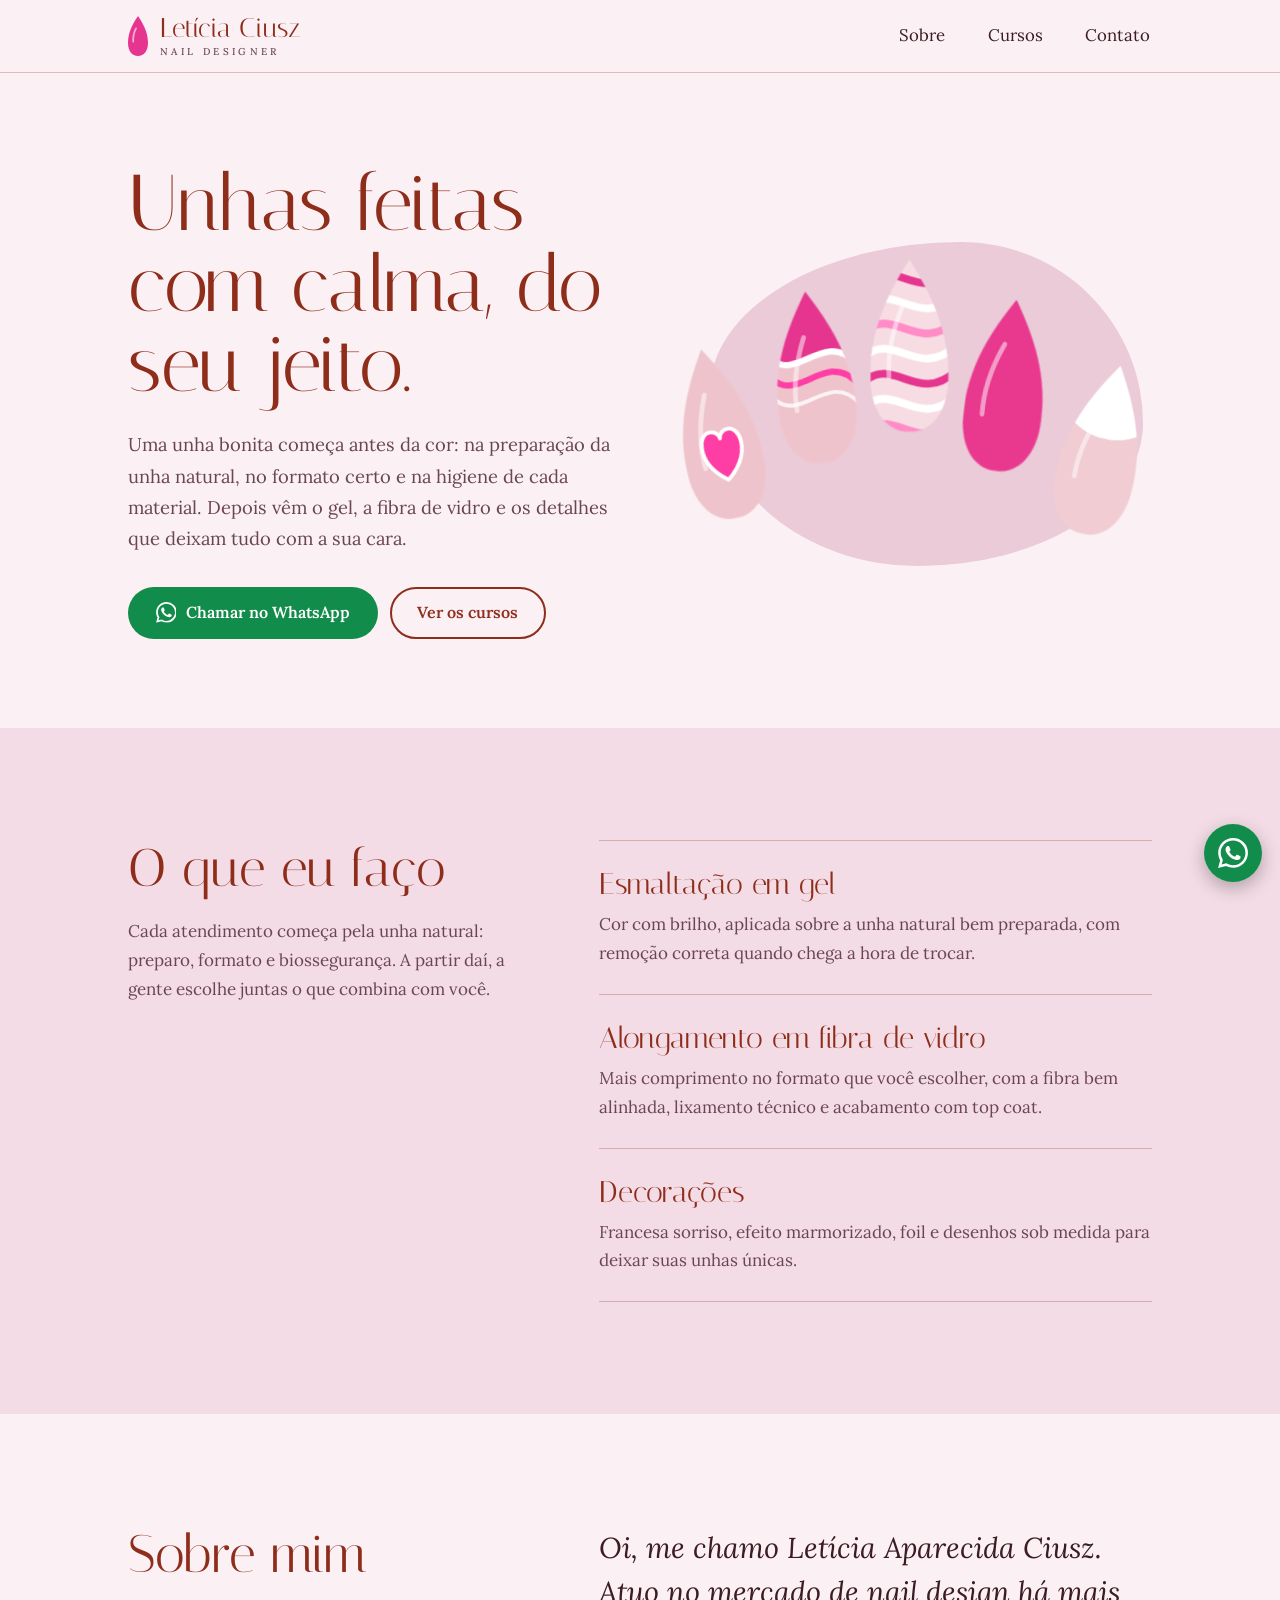
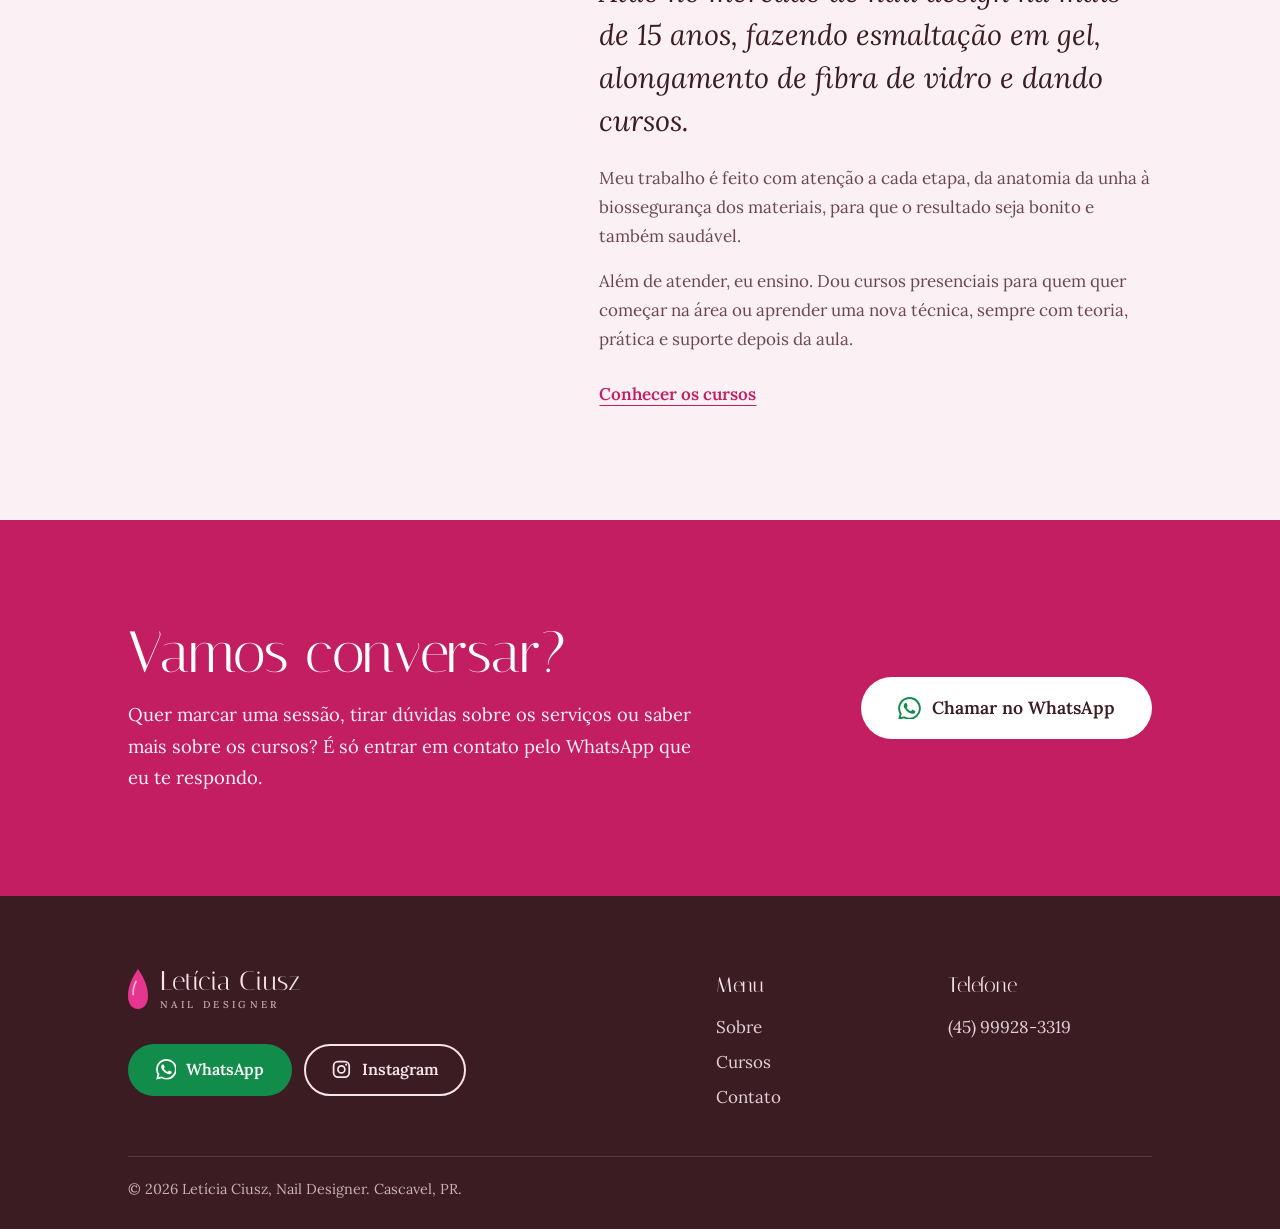
==== index.html @ b310f6f0 "mandando conteudo" ====
<!DOCTYPE html>
<html lang="pt-BR">
<head>
<meta charset="utf-8">
<meta name="viewport" content="width=device-width, initial-scale=1, viewport-fit=cover">
<title>Letícia Ciusz - Nail Designer</title>
<meta name="description" content="Letícia Ciusz, nail designer há mais de 15 anos em Cascavel (PR). Esmaltação em gel, alongamento em fibra de vidro e cursos presenciais.">
<link rel="preconnect" href="https://fonts.googleapis.com">
<link rel="preconnect" href="https://fonts.gstatic.com" crossorigin>
<link href="https://fonts.googleapis.com/css2?family=Italiana&family=Lora:ital,wght@0,400..700;1,400..600&display=swap" rel="stylesheet">
<link rel="stylesheet" href="style.css">
</head>
<body>

<!-- Ícones reutilizáveis -->
<svg width="0" height="0" style="position:absolute" aria-hidden="true" focusable="false">
  <defs>
    <symbol id="i-whatsapp" viewBox="0 0 24 24"><path fill="currentColor" d="M17.472 14.382c-.297-.149-1.758-.867-2.03-.967-.273-.099-.471-.148-.67.15-.197.297-.767.966-.94 1.164-.173.199-.347.223-.644.075-.297-.15-1.255-.463-2.39-1.475-.883-.788-1.48-1.761-1.653-2.059-.173-.297-.018-.458.13-.606.134-.133.298-.347.446-.52.149-.174.198-.298.298-.497.099-.198.05-.371-.025-.52-.075-.149-.669-1.612-.916-2.207-.242-.579-.487-.5-.669-.51-.173-.008-.371-.01-.57-.01-.198 0-.52.074-.792.372-.272.297-1.04 1.016-1.04 2.479 0 1.462 1.065 2.875 1.213 3.074.149.198 2.096 3.2 5.077 4.487.709.306 1.262.489 1.694.625.712.227 1.36.195 1.871.118.571-.085 1.758-.719 2.006-1.413.248-.694.248-1.289.173-1.413-.074-.124-.272-.198-.57-.347m-5.421 7.403h-.004a9.87 9.87 0 01-5.031-1.378l-.361-.214-3.741.982.998-3.648-.235-.374a9.86 9.86 0 01-1.51-5.26c.001-5.45 4.436-9.884 9.888-9.884 2.64 0 5.122 1.03 6.988 2.898a9.825 9.825 0 012.893 6.994c-.003 5.45-4.437 9.884-9.885 9.884m8.413-18.297A11.815 11.815 0 0012.05 0C5.495 0 .16 5.335.157 11.892c0 2.096.547 4.142 1.588 5.945L.057 24l6.305-1.654a11.882 11.882 0 005.683 1.448h.005c6.554 0 11.89-5.335 11.893-11.893a11.821 11.821 0 00-3.48-8.413z"/></symbol>
    <symbol id="i-instagram" viewBox="0 0 24 24"><rect x="3" y="3" width="18" height="18" rx="5" fill="none" stroke="currentColor" stroke-width="2"/><circle cx="12" cy="12" r="4" fill="none" stroke="currentColor" stroke-width="2"/><circle cx="17.5" cy="6.5" r="1.2" fill="currentColor"/></symbol>
    <symbol id="i-menu" viewBox="0 0 24 24"><path d="M4 7h16M4 12h16M4 17h16" stroke="currentColor" stroke-width="2" stroke-linecap="round" fill="none"/></symbol>
    <symbol id="i-close" viewBox="0 0 24 24"><path d="M6 6l12 12M18 6L6 18" stroke="currentColor" stroke-width="2" stroke-linecap="round" fill="none"/></symbol>
    <symbol id="i-nail" viewBox="0 0 100 200"><path d="M50 0C68 28 100 74 100 134C100 176 80 200 50 200C20 200 0 176 0 134C0 74 32 28 50 0Z" fill="currentColor"/><path d="M26 128C24 104 30 82 40 62" stroke="#fff" stroke-opacity=".6" stroke-width="9" stroke-linecap="round" fill="none"/></symbol>
  </defs>
</svg>

<header class="site-header">
  <div class="wrap header-in">
    <a class="logo" href="index.html" aria-label="Letícia Ciusz, Nail Designer. Ir para o início">
      <svg class="logo-mark" aria-hidden="true"><use href="#i-nail"/></svg>
      <span><span class="logo-name">Letícia Ciusz</span><span class="logo-sub">NAIL DESIGNER</span></span>
    </a>
    <button class="nav-toggle" id="navToggle" type="button" aria-expanded="false" aria-controls="nav" aria-label="Abrir menu">
      <svg aria-hidden="true"><use href="#i-menu"/></svg>
    </button>
    <nav class="nav" id="nav" aria-label="Principal">
      <ul class="nav-list">
        <li><a href="#sobre">Sobre</a></li>
        <li><a href="cursos.html">Cursos</a></li>
        <li><a href="#contato">Contato</a></li>
      </ul>
    </nav>
  </div>
</header>

<main id="main">
  <section class="hero" aria-labelledby="hero-title">
    <div class="wrap hero-grid">
      <div>
        <h1 id="hero-title">Unhas feitas com calma, do seu jeito.</h1>
        <p class="hero-text">Uma unha bonita começa antes da cor: na preparação da unha natural, no formato certo e na higiene de cada material. Depois vêm o gel, a fibra de vidro e os detalhes que deixam tudo com a sua cara.</p>
        <div class="hero-actions">
          <a class="btn btn-wa" data-wa data-msg="Olá, Letícia! Vim pelo seu site e gostaria de marcar um horário." href="#contato" target="_blank" rel="noopener"><svg aria-hidden="true"><use href="#i-whatsapp"/></svg>Chamar no WhatsApp</a>
          <a class="btn btn-line" href="cursos.html">Ver os cursos</a>
        </div>
      </div>

      <div class="stage" role="img" aria-label="Cinco unhas em formato amêndoa com decorações diferentes: coração, curvas, ondas, cor sólida e francesinha">
        <svg viewBox="0 0 600 440" aria-hidden="true">
          <defs>
            <clipPath id="nc"><path d="M50 0C68 30 100 80 100 148C100 192 80 220 50 220C20 220 0 192 0 148C0 80 32 30 50 0Z"/></clipPath>
            <path id="gloss" d="M24 150C22 118 30 86 42 58" stroke="#fff" stroke-opacity=".5" stroke-width="6" stroke-linecap="round" fill="none"/>
          </defs>

          <!-- 1: coração -->
          <g transform="translate(20 150) rotate(-12 50 220)"><g class="nail-in" style="--i:0"><g clip-path="url(#nc)">
            <rect width="100" height="220" fill="#EFC3CC"/>
            <path d="M50 170C14 142 22 106 38 106C46 106 50 112 50 116C50 112 54 106 62 106C78 106 86 142 50 170Z" fill="#FF3EA5" stroke="#fff" stroke-width="5" stroke-linejoin="round"/>
            <use href="#gloss"/>
          </g></g></g>

          <!-- 2: curva dupla -->
          <g transform="translate(130 80) rotate(-6 50 220)"><g class="nail-in" style="--i:1"><g clip-path="url(#nc)">
            <rect width="100" height="220" fill="#EFC3CC"/>
            <path d="M-5 78C25 118 70 48 105 98V-5H-5Z" fill="#E6358F"/>
            <path d="M-5 78C25 118 70 48 105 98" fill="none" stroke="#fff" stroke-width="8"/>
            <path d="M-5 104C25 144 70 74 105 124" fill="none" stroke="#FF3EA5" stroke-width="8"/>
            <path d="M-5 130C25 170 70 100 105 150" fill="none" stroke="#fff" stroke-width="5" stroke-opacity=".8"/>
            <use href="#gloss"/>
          </g></g></g>

          <!-- 3: ondas -->
          <g transform="translate(240 40)"><g class="nail-in" style="--i:2"><g clip-path="url(#nc)">
            <rect width="100" height="220" fill="#F7DCE3"/>
            <g fill="none" stroke-width="10">
              <path d="M-10 30C30-8 60 60 110 14" stroke="#E6358F"/>
              <path d="M-10 62C30 24 60 92 110 46" stroke="#fff"/>
              <path d="M-10 94C30 56 60 124 110 78" stroke="#FF8CC6"/>
              <path d="M-10 126C30 88 60 156 110 110" stroke="#fff"/>
              <path d="M-10 158C30 120 60 188 110 142" stroke="#E6358F"/>
              <path d="M-10 190C30 152 60 220 110 174" stroke="#fff"/>
              <path d="M-10 222C30 184 60 252 110 206" stroke="#FF8CC6"/>
            </g>
            <use href="#gloss"/>
          </g></g></g>

          <!-- 4: cor sólida fosca -->
          <g transform="translate(350 90) rotate(7 50 220)"><g class="nail-in" style="--i:3"><g clip-path="url(#nc)">
            <rect width="100" height="220" fill="#E8398F"/>
            <use href="#gloss"/>
          </g></g></g>

          <!-- 5: francesa sorriso -->
          <g transform="translate(460 170) rotate(13 50 220)"><g class="nail-in" style="--i:4"><g clip-path="url(#nc)">
            <rect width="100" height="220" fill="#F1CCD3"/>
            <path d="M-5-5H105V70C80 104 20 104-5 70Z" fill="#fff"/>
            <use href="#gloss"/>
          </g></g></g>
        </svg>
      </div>
    </div>
  </section>

  <section class="section section-soft" aria-labelledby="fazer-title">
    <div class="wrap split">
      <div class="split-intro">
        <h2 class="h2" id="fazer-title">O que eu faço</h2>
        <p>Cada atendimento começa pela unha natural: preparo, formato e biossegurança. A partir daí, a gente escolhe juntas o que combina com você.</p>
      </div>
      <div>
        <div class="service">
          <h3>Esmaltação em gel</h3>
          <p>Cor com brilho, aplicada sobre a unha natural bem preparada, com remoção correta quando chega a hora de trocar.</p>
        </div>
        <div class="service">
          <h3>Alongamento em fibra de vidro</h3>
          <p>Mais comprimento no formato que você escolher, com a fibra bem alinhada, lixamento técnico e acabamento com top coat.</p>
        </div>
        <div class="service">
          <h3>Decorações</h3>
          <p>Francesa sorriso, efeito marmorizado, foil e desenhos sob medida para deixar suas unhas únicas.</p>
        </div>
      </div>
    </div>
  </section>

  <section class="section" id="sobre" aria-labelledby="sobre-title">
    <div class="wrap split">
      <div class="split-intro">
        <h2 class="h2" id="sobre-title">Sobre mim</h2>
      </div>
      <div>
        <p class="about-lead">Oi, me chamo Letícia Aparecida Ciusz. Atuo no mercado de nail design há mais de 15 anos, fazendo esmaltação em gel, alongamento de fibra de vidro e dando cursos.</p>
        <p class="about-body">Meu trabalho é feito com atenção a cada etapa, da anatomia da unha à biossegurança dos materiais, para que o resultado seja bonito e também saudável.</p>
        <p class="about-body">Além de atender, eu ensino. Dou cursos presenciais para quem quer começar na área ou aprender uma nova técnica, sempre com teoria, prática e suporte depois da aula.</p>
        <a class="about-link" href="cursos.html">Conhecer os cursos</a>
      </div>
    </div>
  </section>
</main>

<!-- ============ CONTATO (todas as rotas) ============ -->
<section class="contact" id="contato" aria-labelledby="contato-title">
  <div class="wrap contact-grid">
    <div>
      <h2 id="contato-title">Vamos conversar?</h2>
      <p>Quer marcar uma sessão, tirar dúvidas sobre os serviços ou saber mais sobre os cursos? É só entrar em contato pelo WhatsApp que eu te respondo.</p>
    </div>
    <a class="btn btn-white" data-wa data-msg="Olá, Letícia! Vim pelo seu site e gostaria de conversar." href="#contato" target="_blank" rel="noopener"><svg aria-hidden="true"><use href="#i-whatsapp"/></svg>Chamar no WhatsApp</a>
  </div>
</section>

<footer class="site-footer">
  <div class="wrap">
    <div class="foot-grid">
      <div>
        <a class="logo" href="index.html" aria-label="Letícia Ciusz, Nail Designer. Ir para o início">
          <svg class="logo-mark" aria-hidden="true"><use href="#i-nail"/></svg>
          <span><span class="logo-name">Letícia Ciusz</span><span class="logo-sub">NAIL DESIGNER</span></span>
        </a>
        <div class="foot-actions">
          <a class="btn btn-wa" data-wa data-msg="Olá, Letícia! Vim pelo seu site." href="#contato" target="_blank" rel="noopener"><svg aria-hidden="true"><use href="#i-whatsapp"/></svg>WhatsApp</a>
          <a class="btn btn-foot" data-ig href="#contato" target="_blank" rel="noopener"><svg aria-hidden="true"><use href="#i-instagram"/></svg>Instagram</a>
        </div>
      </div>
      <div class="foot-nav">
        <nav aria-label="Rodapé">
          <h2>Menu</h2>
          <ul>
            <li><a href="#sobre">Sobre</a></li>
            <li><a href="cursos.html">Cursos</a></li>
            <li><a href="#contato">Contato</a></li>
          </ul>
        </nav>
        <div>
          <h2>Telefone</h2>
          <ul>
            <li><a data-tel href="#contato"></a></li>
          </ul>
        </div>
      </div>
    </div>
    <p class="foot-bottom">&copy; <span id="year"></span> Letícia Ciusz, Nail Designer. Cascavel, PR.</p>
  </div>
</footer>

<a class="wa-float" data-wa data-msg="Olá, Letícia! Vim pelo seu site." href="#contato" target="_blank" rel="noopener" aria-label="Falar com a Letícia no WhatsApp">
  <svg aria-hidden="true"><use href="#i-whatsapp"/></svg>
</a>

<script src="site.js"></script>
</body>
</html>
---- style.css ----
:root{
  --bg:#FBF0F4; --bg-soft:#F3DCE6; --petal:#EBCBD8;
  --ink:#3B1C22; --muted:#6B4650; --brick:#8F2D1B;
  --rose:#C41E62; --rose-bright:#E6358F;
  --btn:#C41E62; --wa:#128C4A;
  --band:#C41E62; --band-ink:#FFFFFF;
  --line:rgba(143,45,27,.28);
  --header-bg:rgba(251,240,244,.93);
  --footer-bg:#3B1C22; --footer-ink:#F7E4EB;
  --font-display:'Italiana','Didot','Bodoni MT',Georgia,serif;
  --font-body:'Lora',Georgia,'Times New Roman',serif;
  --header-h:72px;
  color-scheme:light;
}
@media (prefers-color-scheme: dark){
  :root:not([data-theme="light"]){
    --bg:#1D0E15; --bg-soft:#28141E; --petal:#3A1D2B;
    --ink:#F6E3EA; --muted:#CDA9B6; --brick:#F2A58E;
    --rose:#FF74B1; --rose-bright:#FF5CA6;
    --band:#8E1447; --line:rgba(242,165,142,.28);
    --header-bg:rgba(29,14,21,.93);
    --footer-bg:#12070C;
    color-scheme:dark;
  }
}
:root[data-theme="dark"]{
  --bg:#1D0E15; --bg-soft:#28141E; --petal:#3A1D2B;
  --ink:#F6E3EA; --muted:#CDA9B6; --brick:#F2A58E;
  --rose:#FF74B1; --rose-bright:#FF5CA6;
  --band:#8E1447; --line:rgba(242,165,142,.28);
  --header-bg:rgba(29,14,21,.93);
  --footer-bg:#12070C;
  color-scheme:dark;
}

*,*::before,*::after{box-sizing:border-box}
:root{box-sizing:border-box;padding-top:env(safe-area-inset-top,0px);padding-bottom:env(safe-area-inset-bottom,0px)}
html{scroll-padding-top:calc(env(safe-area-inset-top,0px) + var(--header-h) + 8px);-webkit-text-size-adjust:100%}
@media (prefers-reduced-motion:no-preference){html{scroll-behavior:smooth}}
body{margin:0;background:var(--bg);color:var(--ink);font-family:var(--font-body);font-size:1.0625rem;line-height:1.7;-webkit-font-smoothing:antialiased}
img,svg{max-width:100%}
a{color:inherit}
[hidden]{display:none !important}
h1,h2,h3{margin:0;font-weight:500}
p{margin:0}
ul{margin:0;padding:0;list-style:none}
:focus-visible{outline:3px solid var(--rose-bright);outline-offset:3px;border-radius:4px}

.wrap{width:100%;max-width:1120px;margin-inline:auto;padding-inline:clamp(20px,5vw,48px)}
.sr{position:absolute;width:1px;height:1px;overflow:hidden;clip:rect(0 0 0 0);white-space:nowrap}

/* ---------- Buttons ---------- */
.btn{display:inline-flex;align-items:center;justify-content:center;gap:.6em;padding:.85em 1.6em;border-radius:999px;border:2px solid transparent;font:600 1rem/1.2 var(--font-body);text-decoration:none;cursor:pointer;transition:transform .15s ease,background-color .15s ease,color .15s ease,border-color .15s ease}
.btn:hover{transform:translateY(-2px)}
.btn svg{width:1.3em;height:1.3em;flex:none}
.btn-wa{background:var(--wa);color:#fff}
.btn-wa:hover{background:#0E7A40}
.btn-line{border-color:var(--brick);color:var(--brick)}
.btn-line:hover{background:var(--brick);color:var(--bg)}
.btn-white{background:#fff;color:#3B1C22}
.btn-white svg{color:#128C4A}
.btn-foot{border-color:var(--footer-ink);color:var(--footer-ink)}
.btn-foot:hover{background:var(--footer-ink);color:var(--footer-bg)}

/* ---------- Header ---------- */
.site-header{position:sticky;top:env(safe-area-inset-top,0px);z-index:50;background:var(--header-bg);-webkit-backdrop-filter:blur(10px);backdrop-filter:blur(10px);border-bottom:1px solid var(--line)}
.site-header::before{content:"";position:absolute;left:0;right:0;bottom:100%;height:env(safe-area-inset-top,0px);background:var(--header-bg)}
.header-in{display:flex;align-items:center;justify-content:space-between;gap:16px;height:var(--header-h)}

.logo{display:inline-flex;align-items:center;gap:12px;text-decoration:none;color:var(--brick)}
.logo-mark{width:20px;height:40px;color:var(--rose-bright);flex:none}
.logo-name{display:block;font-family:var(--font-display);font-size:1.7rem;line-height:1}
.logo-sub{display:block;margin-top:5px;font-size:.62rem;letter-spacing:.34em;font-weight:500;color:var(--muted);line-height:1}

.nav-list{display:flex;gap:clamp(20px,3vw,40px)}
.nav-list a{display:inline-block;padding:6px 2px;text-decoration:none;font-size:1.05rem;border-bottom:2px solid transparent;transition:border-color .15s ease,color .15s ease}
.nav-list a:hover{border-color:var(--rose-bright)}
.nav-list a[aria-current="page"]{border-color:var(--rose);color:var(--rose)}
.nav-toggle{display:none;width:44px;height:44px;border:0;background:none;color:var(--brick);cursor:pointer;border-radius:50%}
.nav-toggle svg{width:26px;height:26px}

@media (max-width:720px){
  :root{--header-h:64px}
  .logo-name{font-size:1.45rem}
  .logo-mark{width:17px;height:34px}
  .nav-toggle{display:inline-flex;align-items:center;justify-content:center}
  .nav{position:absolute;left:0;right:0;top:100%;background:var(--bg);border-bottom:1px solid var(--line);display:none}
  .nav.open{display:block}
  .nav-list{flex-direction:column;gap:0;padding:8px clamp(20px,5vw,48px) 16px}
  .nav-list a{display:block;padding:14px 2px;font-size:1.15rem;border-bottom:1px solid var(--line)}
  .nav-list li:last-child a{border-bottom-color:transparent}
}

/* ---------- Hero ---------- */
.hero{padding-block:clamp(40px,7vw,96px) clamp(48px,7vw,96px)}
.hero-grid{display:grid;grid-template-columns:minmax(0,1.02fr) minmax(0,.98fr);gap:clamp(32px,5vw,72px);align-items:center}
.hero h1{font-family:var(--font-display);font-size:clamp(2.7rem,6.2vw,5rem);line-height:1.02;color:var(--brick);letter-spacing:-.005em}
.hero-text{margin-top:24px;max-width:46ch;font-size:1.15rem;color:var(--muted)}
.hero-actions{margin-top:32px;display:flex;flex-wrap:wrap;gap:12px}

.stage{position:relative;aspect-ratio:600/440;width:100%}
.stage::before{content:"";position:absolute;inset:4% 2% 2% 6%;background:var(--petal);border-radius:58% 42% 52% 48% / 46% 56% 44% 54%}
.stage svg{position:relative;display:block;width:100%;height:100%;overflow:visible}
.nail-in{transform-box:fill-box}
@media (prefers-reduced-motion:no-preference){
  .nail-in{animation:rise .95s cubic-bezier(.2,.75,.2,1) both;animation-delay:calc(var(--i) * 110ms + 150ms)}
  @keyframes rise{from{opacity:0;transform:translateY(34px)}to{opacity:1;transform:none}}
}
@media (max-width:820px){
  .hero-grid{grid-template-columns:1fr}
  .stage{max-width:520px;margin-inline:auto}
}

/* ---------- Services ---------- */
.section{padding-block:clamp(56px,9vw,112px)}
.section-soft{background:var(--bg-soft)}
.h2{font-family:var(--font-display);font-size:clamp(2.1rem,4.4vw,3.3rem);line-height:1.08;color:var(--brick)}
.split{display:grid;grid-template-columns:minmax(0,5fr) minmax(0,7fr);gap:clamp(32px,6vw,88px);align-items:start}
.split-intro p{margin-top:20px;color:var(--muted);max-width:44ch}
.service{padding-block:26px;border-top:1px solid var(--line)}
.service:last-child{border-bottom:1px solid var(--line)}
.service h3{font-family:var(--font-display);font-size:1.9rem;line-height:1.15;color:var(--brick)}
.service p{margin-top:8px;color:var(--muted);max-width:52ch}
@media (max-width:820px){.split{grid-template-columns:1fr}}

/* ---------- About ---------- */
.about-lead{font-style:italic;font-size:clamp(1.35rem,2.6vw,1.8rem);line-height:1.5;color:var(--ink)}
.about-body{margin-top:22px;color:var(--muted);max-width:62ch}
.about-body + .about-body{margin-top:16px}
.about-link{display:inline-block;margin-top:26px;color:var(--rose);font-weight:600;text-underline-offset:5px}
.about-link:hover{color:var(--brick)}

/* ---------- Contact ---------- */
.contact{background:var(--band);color:var(--band-ink);padding-block:clamp(56px,8vw,104px)}
.contact-grid{display:grid;grid-template-columns:minmax(0,1fr) auto;gap:clamp(28px,5vw,64px);align-items:center}
.contact h2{font-family:var(--font-display);font-size:clamp(2.2rem,5vw,3.6rem);line-height:1.05}
.contact p{margin-top:16px;max-width:52ch;font-size:1.15rem;opacity:.95}
.contact .btn{font-size:1.1rem;padding:1em 2em}
@media (max-width:720px){.contact-grid{grid-template-columns:1fr}}

/* ---------- Footer ---------- */
.site-footer{background:var(--footer-bg);color:var(--footer-ink);padding-block:clamp(44px,6vw,72px) 28px}
.site-footer .logo{color:var(--footer-ink)}
.site-footer .logo-sub{color:var(--footer-ink);opacity:.75}
.foot-grid{display:grid;grid-template-columns:minmax(0,1.2fr) minmax(0,1fr);gap:40px 64px}
.foot-actions{margin-top:26px;display:flex;flex-wrap:wrap;gap:12px}
.foot-nav{display:grid;grid-template-columns:1fr 1fr;gap:28px}
.foot-nav h2{font-family:var(--font-display);font-size:1.3rem;margin-bottom:10px;color:var(--footer-ink)}
.foot-nav li + li{margin-top:6px}
.foot-nav a{text-decoration:none;opacity:.9}
.foot-nav a:hover{text-decoration:underline;text-underline-offset:4px;opacity:1}
.foot-bottom{margin-top:44px;padding-top:20px;border-top:1px solid rgba(247,228,235,.2);font-size:.9rem;opacity:.75}
@media (max-width:720px){.foot-grid{grid-template-columns:1fr}}

/* ---------- Floating WhatsApp ---------- */
.wa-float{position:fixed;right:calc(18px + env(safe-area-inset-right,0px));bottom:calc(18px + env(safe-area-inset-bottom,0px));z-index:60;width:58px;height:58px;border-radius:50%;background:var(--wa);color:#fff;display:flex;align-items:center;justify-content:center;box-shadow:0 6px 18px rgba(0,0,0,.28);transition:transform .15s ease,background-color .15s ease}
.wa-float:hover{transform:scale(1.07);background:#0E7A40}
.wa-float svg{width:30px;height:30px}

/* ---------- Courses page ---------- */
.page-head{padding-block:clamp(44px,7vw,88px) clamp(28px,4vw,48px)}
.page-head h1{font-family:var(--font-display);font-size:clamp(2.6rem,6vw,4.6rem);line-height:1.02;color:var(--brick)}
.page-head p{margin-top:20px;max-width:56ch;font-size:1.15rem;color:var(--muted)}
.jump{margin-top:28px;display:flex;flex-wrap:wrap;gap:10px}
.jump a{padding:.55em 1.1em;border:1.5px solid var(--line);border-radius:999px;text-decoration:none;font-size:.98rem;transition:border-color .15s ease,background-color .15s ease}
.jump a:hover{border-color:var(--rose);background:var(--bg-soft)}

.course{display:grid;grid-template-columns:minmax(260px,350px) minmax(0,1fr);gap:clamp(32px,6vw,80px);padding-block:clamp(40px,6vw,72px);border-top:1px solid var(--line)}
.course-side{align-self:start;position:sticky;top:calc(env(safe-area-inset-top,0px) + var(--header-h) + 24px)}
.course-side h2{font-family:var(--font-display);font-size:clamp(2rem,3.4vw,2.7rem);line-height:1.08;color:var(--brick)}
.level{display:inline-block;margin-top:14px;padding:.15em .9em;border:1.5px solid var(--rose);border-radius:999px;color:var(--rose);font-size:.95rem;font-weight:600}
.course-lead{margin-top:16px;color:var(--muted)}
.facts{margin:24px 0 0;display:grid;gap:14px}
.facts div{display:flex;justify-content:space-between;align-items:baseline;gap:16px;padding-bottom:12px;border-bottom:1px solid var(--line)}
.facts dt{color:var(--muted)}
.facts dd{margin:0;text-align:right}
.facts .price{font-family:var(--font-display);font-size:2.1rem;line-height:1.4;color:var(--brick)}
.fine{margin-top:12px;font-size:.95rem;color:var(--muted)}
.course-side .btn{margin-top:22px}

.course-main h3{font-family:var(--font-display);font-size:1.7rem;line-height:1.1;color:var(--brick);margin-bottom:14px}
.course-main h3:not(:first-child){margin-top:34px}
.nail-list li{position:relative;padding:3px 0 3px 26px;break-inside:avoid}
.nail-list li::before{content:"";position:absolute;left:2px;top:.62em;width:9px;height:15px;background:url("data:image/svg+xml,%3Csvg xmlns='http://www.w3.org/2000/svg' viewBox='0 0 10 16'%3E%3Cpath d='M5 0C7 3 10 6 10 10.5 10 14 8 16 5 16 2 16 0 14 0 10.5 0 6 3 3 5 0Z' fill='%23E6358F'/%3E%3C/svg%3E") center/contain no-repeat}
.cols-2{columns:2 260px;column-gap:36px}
.bonus{margin-top:34px;padding:22px 26px;background:var(--bg-soft);border-left:4px solid var(--rose-bright)}
.bonus h3{margin-bottom:10px !important;margin-top:0 !important}
@media (max-width:820px){
  .course{grid-template-columns:1fr}
  .course-side{position:static}
}

.rules{background:var(--bg-soft)}
.rules-list li{padding:18px 0;border-top:1px solid var(--line)}
.rules-list li:last-child{border-bottom:1px solid var(--line)}
.rules-list strong{display:block;font-family:var(--font-display);font-weight:400;font-size:1.5rem;line-height:1.2;color:var(--brick);margin-bottom:2px}
.rules-list span{color:var(--muted)}
.place{margin-top:28px}
.place address{font-style:normal;color:var(--ink)}
.place a{display:inline-block;margin-top:8px;color:var(--rose);font-weight:600;text-underline-offset:5px}
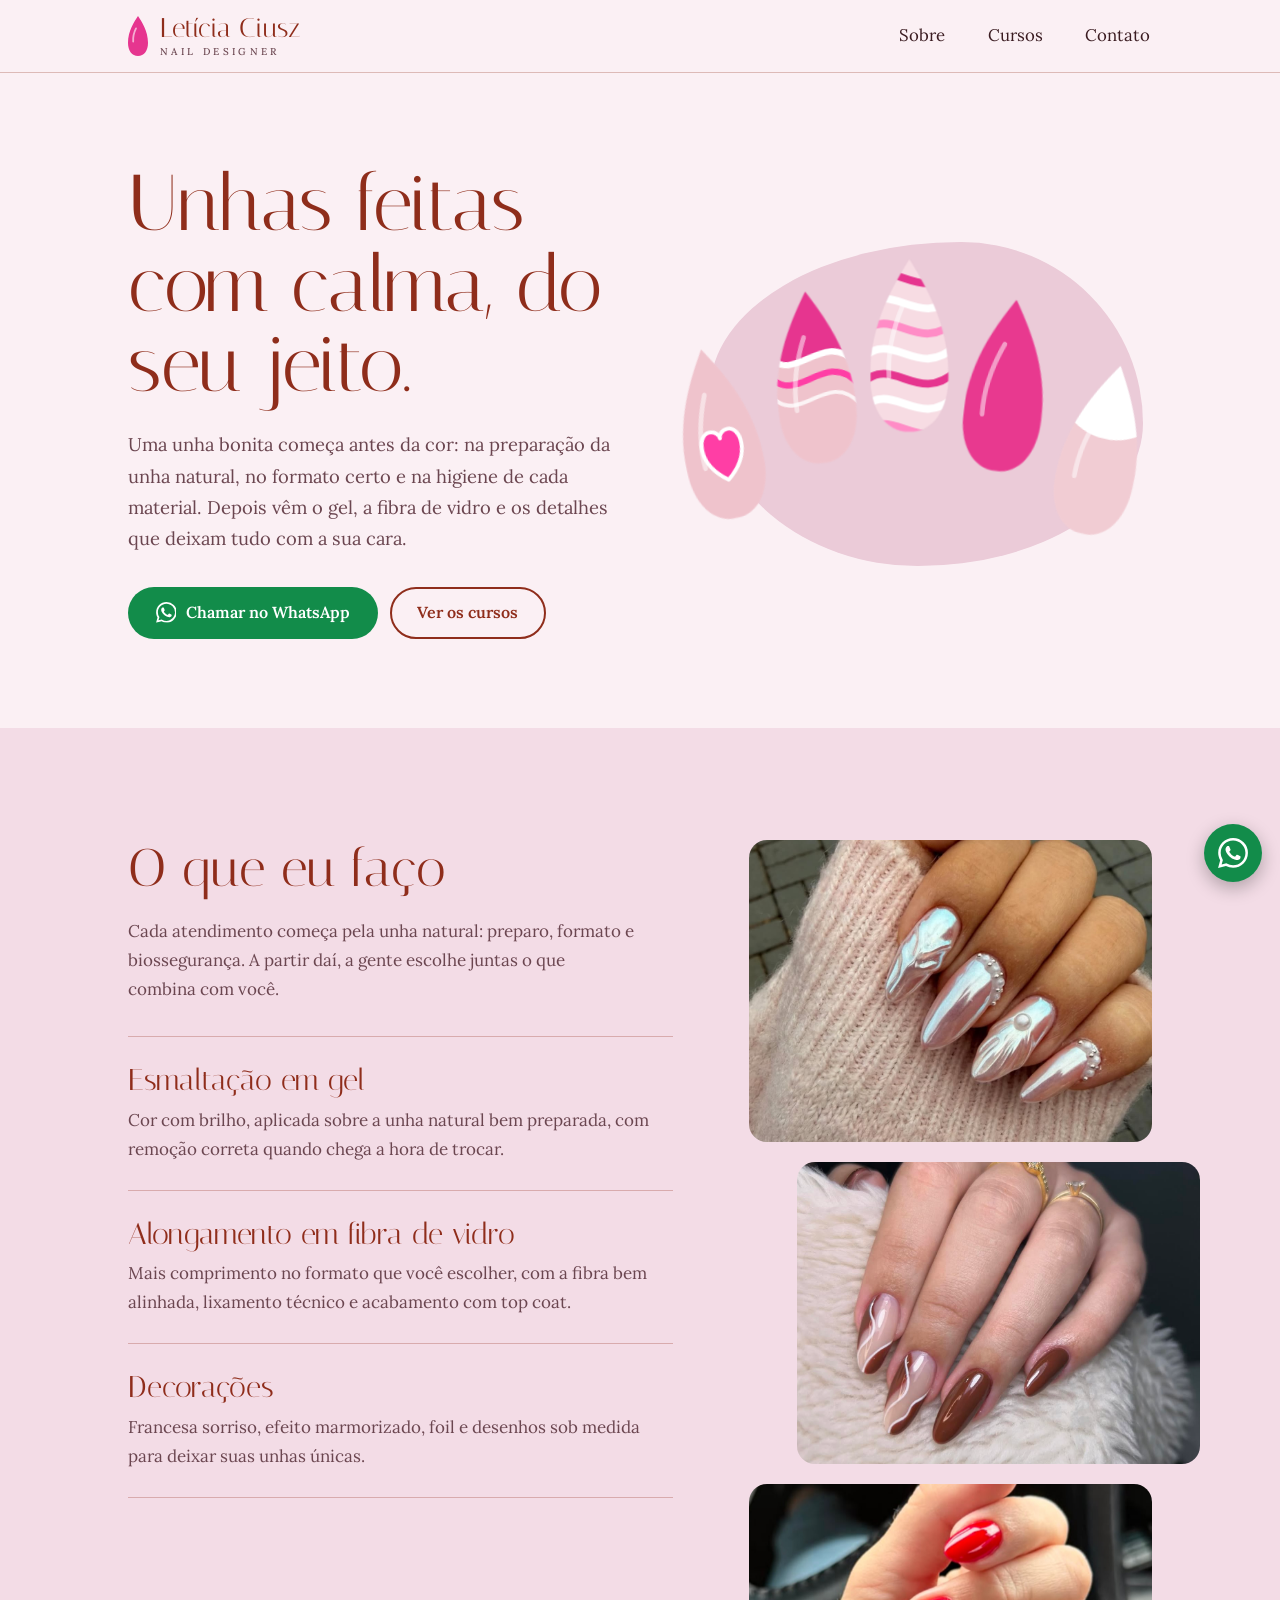
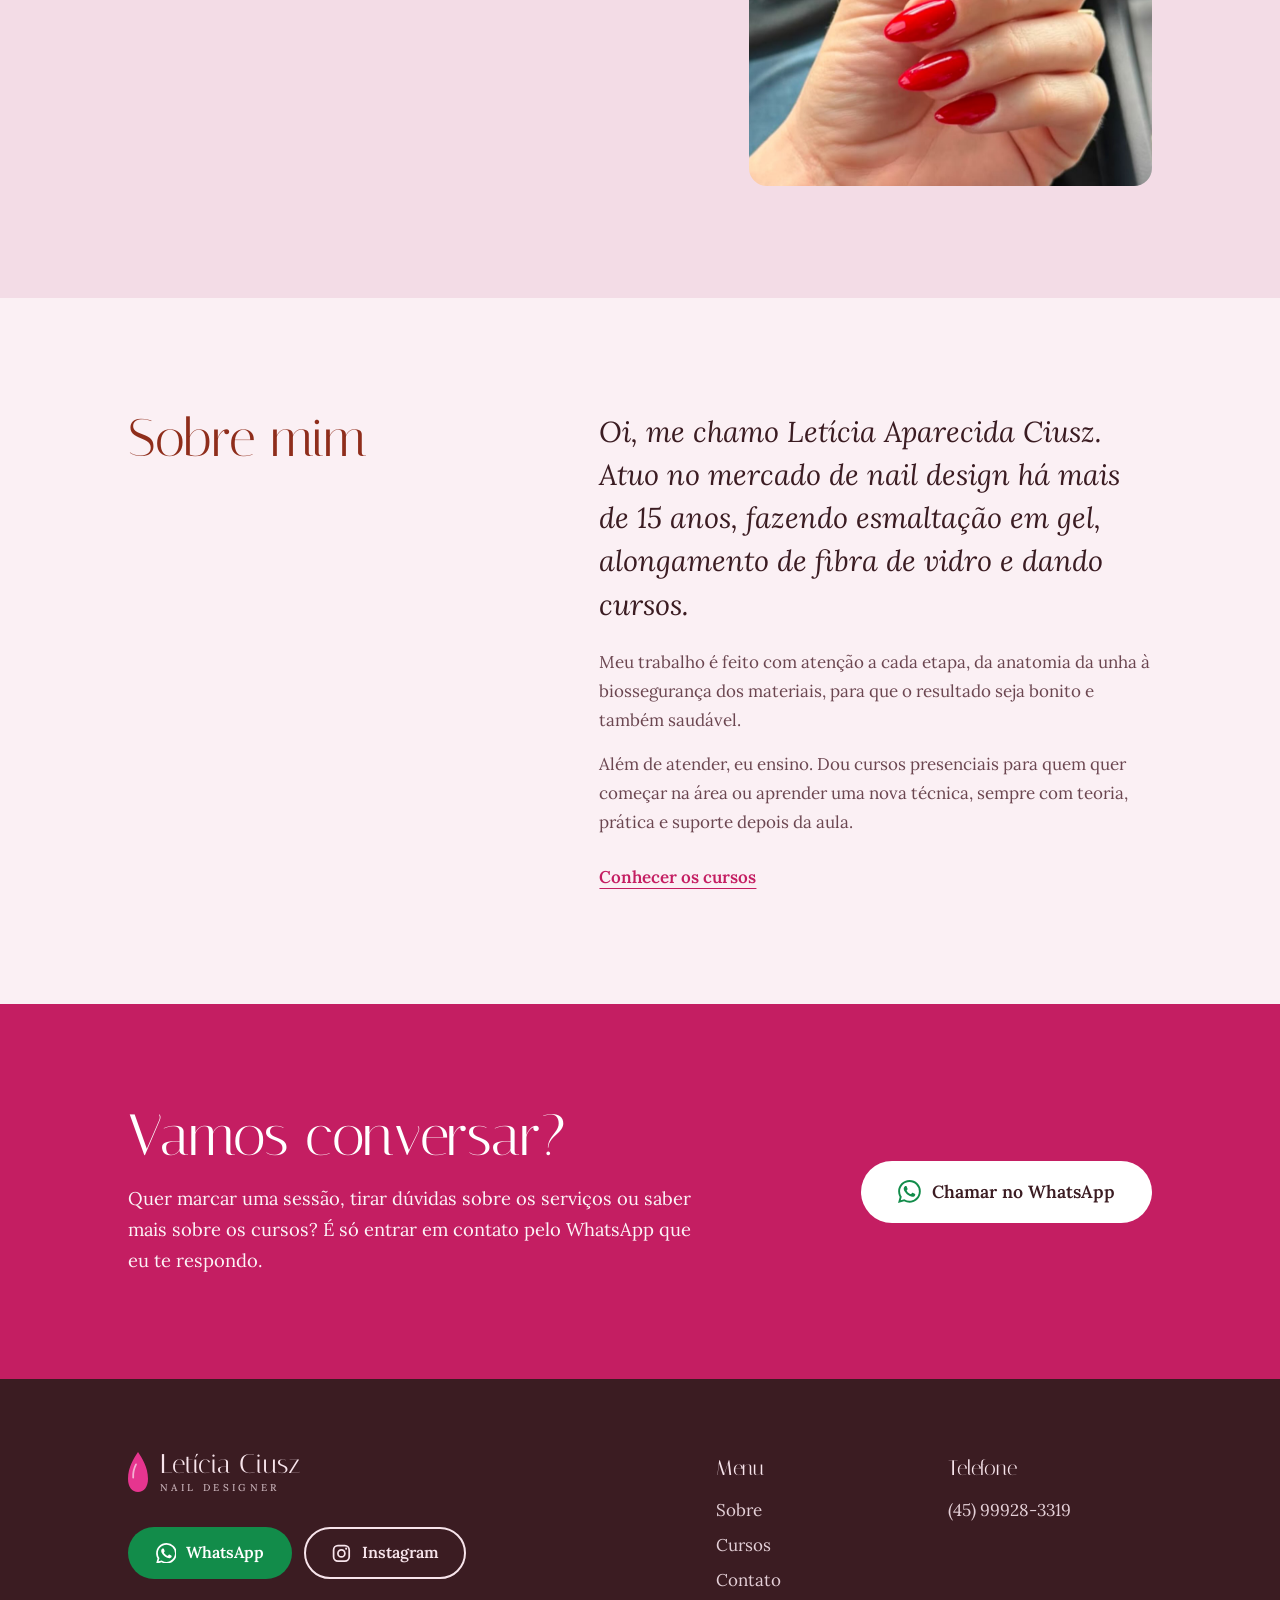
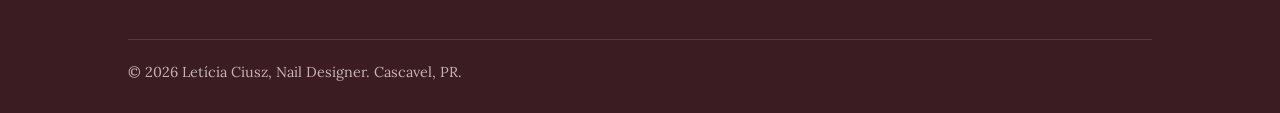
==== commit 1b454c38: "inclusao fotos" ====
--- a/index.html
+++ b/index.html
@@ -111,12 +111,10 @@
   </section>
 
   <section class="section section-soft" aria-labelledby="fazer-title">
-    <div class="wrap split">
-      <div class="split-intro">
+    <div class="wrap fazer-grid">
+      <div class="fazer-text">
         <h2 class="h2" id="fazer-title">O que eu faço</h2>
-        <p>Cada atendimento começa pela unha natural: preparo, formato e biossegurança. A partir daí, a gente escolhe juntas o que combina com você.</p>
-      </div>
-      <div>
+        <p class="fazer-intro">Cada atendimento começa pela unha natural: preparo, formato e biossegurança. A partir daí, a gente escolhe juntas o que combina com você.</p>
         <div class="service">
           <h3>Esmaltação em gel</h3>
           <p>Cor com brilho, aplicada sobre a unha natural bem preparada, com remoção correta quando chega a hora de trocar.</p>
@@ -129,6 +127,12 @@
           <h3>Decorações</h3>
           <p>Francesa sorriso, efeito marmorizado, foil e desenhos sob medida para deixar suas unhas únicas.</p>
         </div>
+      </div>
+      <!-- Para trocar por foto real: substitua cada <div class="ph"> por <img src="foto.jpg" alt="descrição" loading="lazy"> -->
+      <div class="fazer-photos">
+        <img src="img/foto_4.jpg" alt="foto_1" loading="lazy">
+        <img src="img/foto_1.jpg" alt="foto_1" loading="lazy">
+        <img src="img/foto_3.jpg" alt="foto_1" loading="lazy">
       </div>
     </div>
   </section>
--- a/style.css
+++ b/style.css
@@ -198,3 +198,18 @@
 .place{margin-top:28px}
 .place address{font-style:normal;color:var(--ink)}
 .place a{display:inline-block;margin-top:8px;color:var(--rose);font-weight:600;text-underline-offset:5px}
+
+/* ---------- O que eu faço: texto + fotos ---------- */
+.fazer-grid{display:grid;grid-template-columns:minmax(0,1.15fr) minmax(0,.85fr);gap:clamp(32px,6vw,88px);align-items:start}
+.fazer-intro{margin:20px 0 32px;color:var(--muted);max-width:46ch}
+.fazer-photos{display:grid;gap:20px;position:sticky;top:calc(env(safe-area-inset-top,0px) + var(--header-h) + 24px)}
+.ph,.fazer-photos img{width:100%;aspect-ratio:4/3;object-fit:cover;border-radius:18px;display:block}
+.ph{display:flex;align-items:center;justify-content:center;background:var(--petal);border:1.5px dashed var(--line);color:var(--muted);font-family:var(--font-display);font-size:1.4rem}
+.fazer-photos > :nth-child(2){margin-left:clamp(0px,4vw,48px)}
+@media (max-width:820px){
+  .fazer-grid{grid-template-columns:1fr}
+  .fazer-photos{position:static;grid-template-columns:repeat(3,1fr);gap:10px}
+  .fazer-photos > :nth-child(2){margin-left:0}
+  .ph,.fazer-photos img{aspect-ratio:3/4;border-radius:12px}
+}
+@media (max-width:480px){.ph{font-size:1rem}}
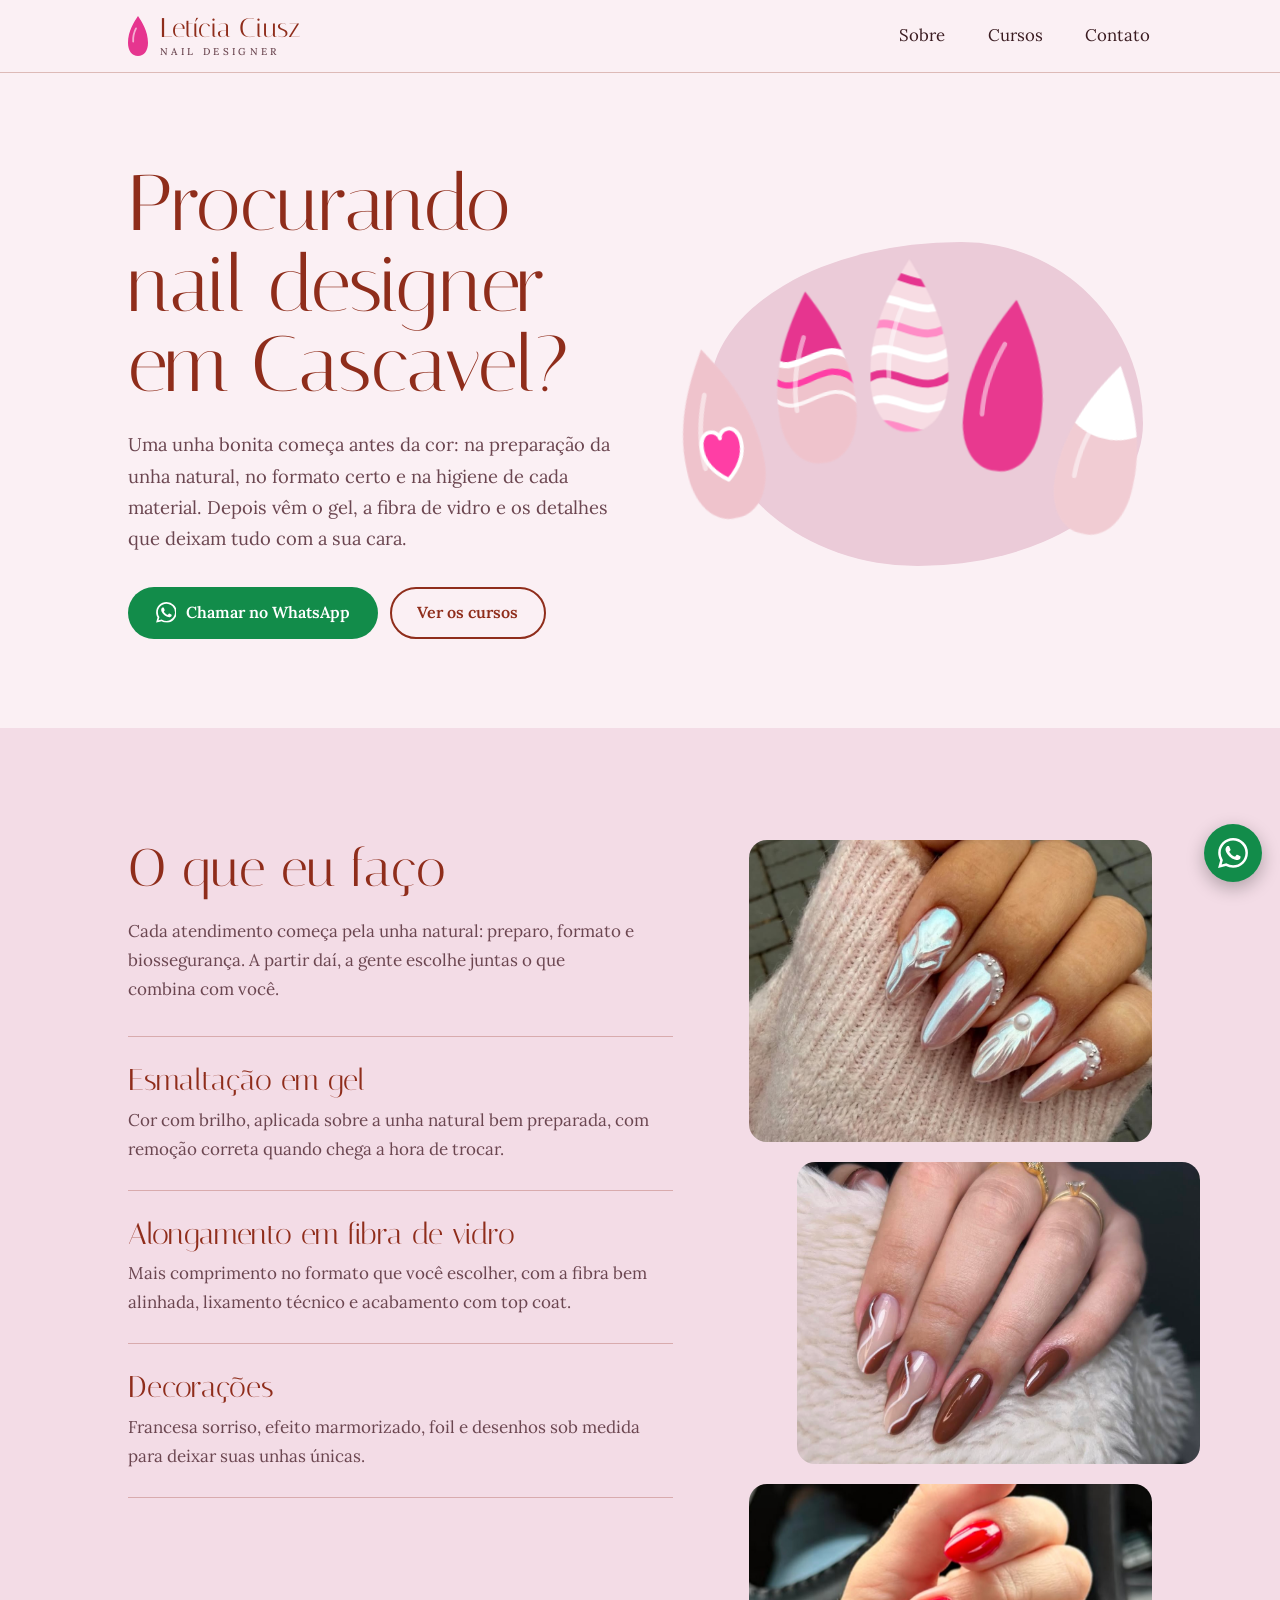
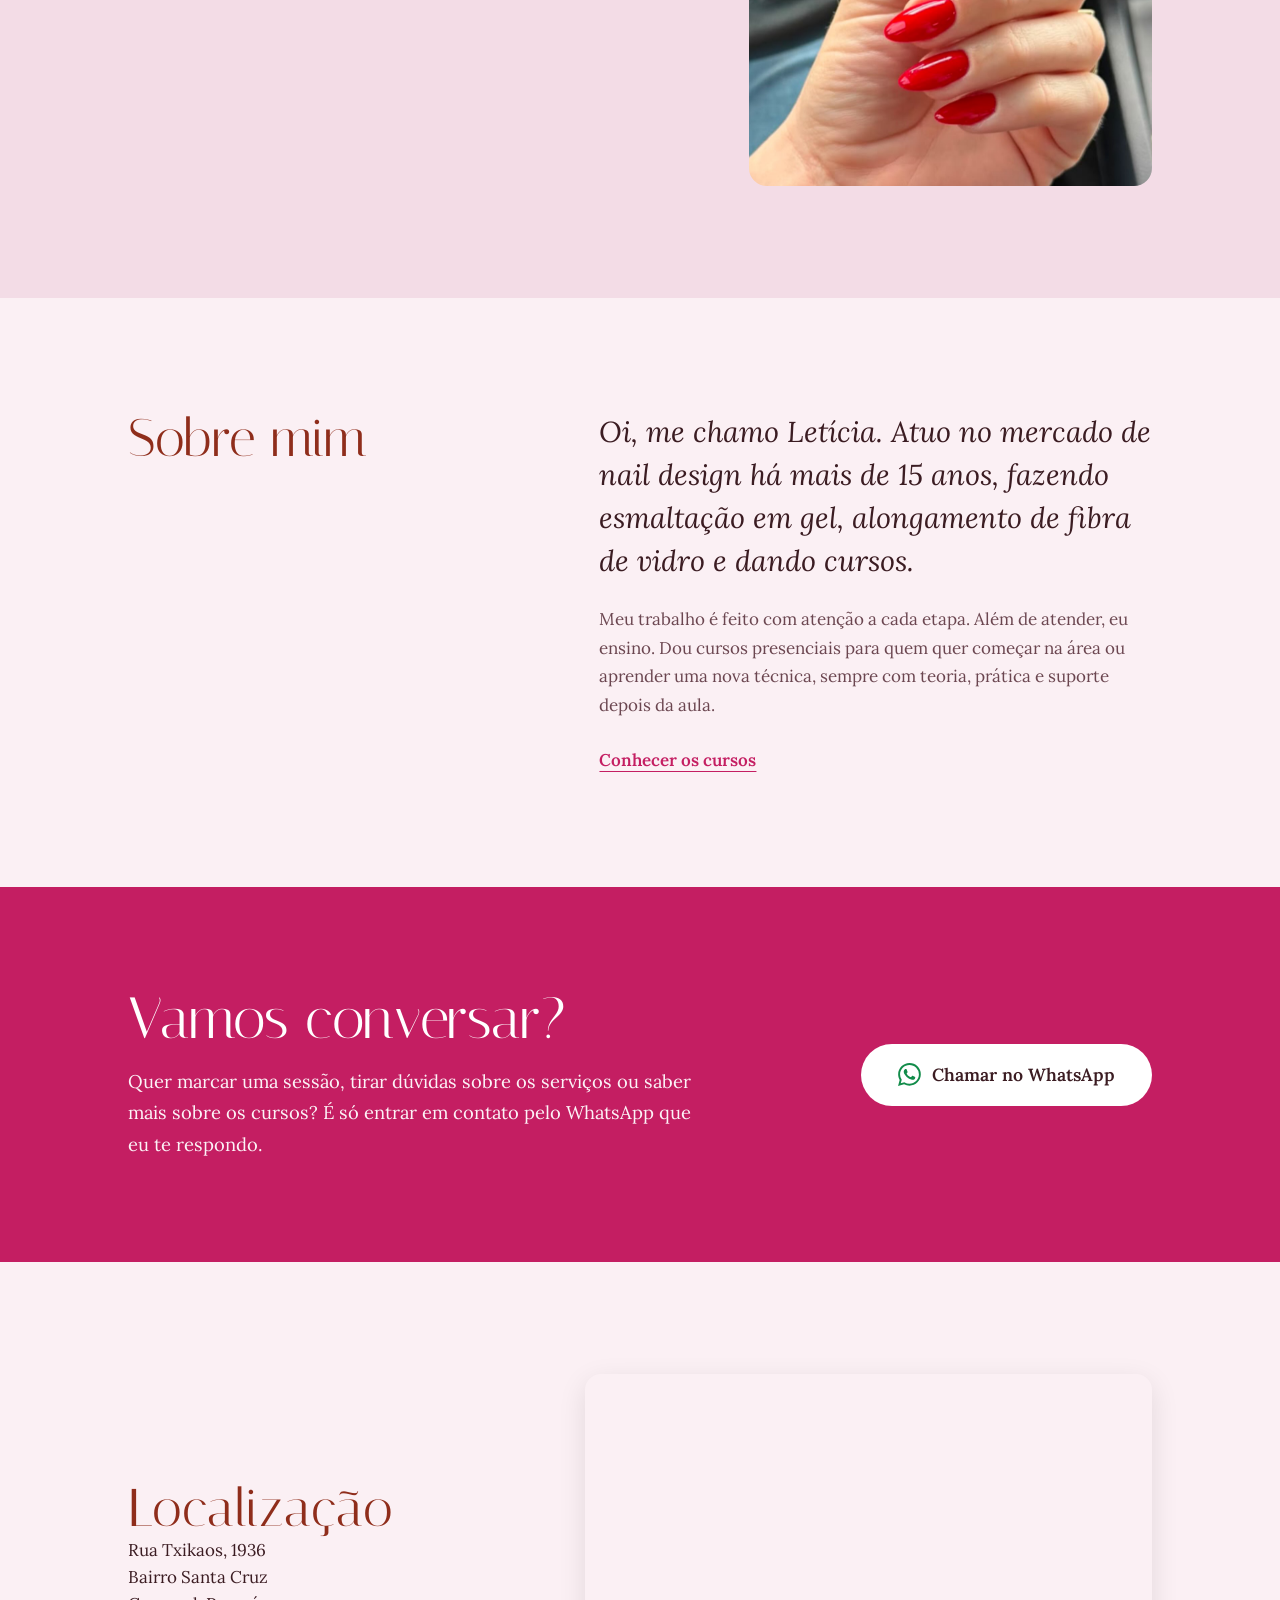
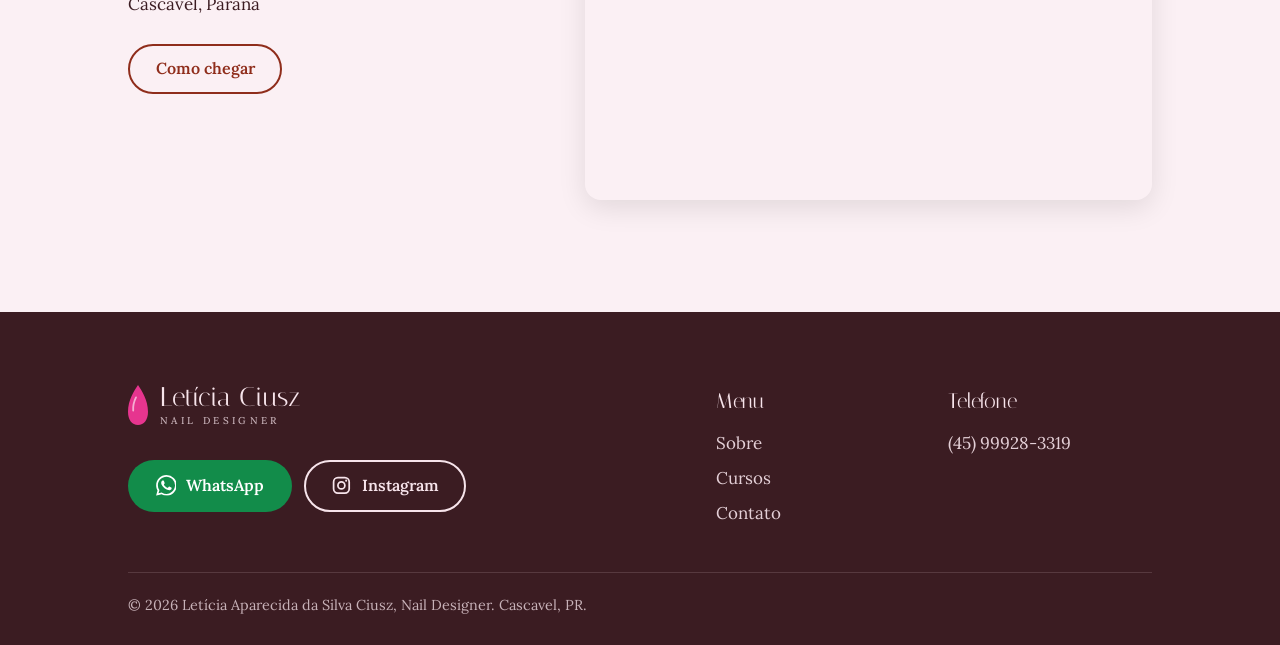
==== commit a9360b96: "alteracao texto index.html, inclusao de metatags, alteracao llms e inclusao de icons" ====
--- a/index.html
+++ b/index.html
@@ -3,12 +3,62 @@
 <head>
 <meta charset="utf-8">
 <meta name="viewport" content="width=device-width, initial-scale=1, viewport-fit=cover">
-<title>Letícia Ciusz - Nail Designer</title>
-<meta name="description" content="Letícia Ciusz, nail designer há mais de 15 anos em Cascavel (PR). Esmaltação em gel, alongamento em fibra de vidro e cursos presenciais.">
+<title>Nail Designer em Cascavel (PR) | Unhas em Gel e Fibra de Vidro - Letícia Ciusz</title>
+<meta name="description" content="Nail designer em Cascavel (PR) há mais de 15 anos. Esmaltação em gel, alongamento de unhas em fibra de vidro, nail art e curso de nail designer presencial. Agende pelo WhatsApp.">
+<meta name="robots" content="index, follow, max-image-preview:large">
+<meta name="author" content="Letícia Aparecida Ciusz">
+<meta name="theme-color" content="#E6358F">
+<meta name="geo.region" content="BR-PR">
+<meta name="geo.placename" content="Cascavel">
+<meta property="og:type" content="website">
+<meta property="og:locale" content="pt_BR">
+<meta property="og:site_name" content="Letícia Ciusz - Nail Designer">
+<meta property="og:title" content="Nail Designer em Cascavel (PR) | Unhas em Gel e Fibra de Vidro">
+<meta property="og:description" content="Esmaltação em gel, alongamento em fibra de vidro, nail art e cursos presenciais de nail designer em Cascavel, PR.">
+<meta property="og:url" content="https://www.leticiaciusznaildesigner.online/">
+<meta property="og:image" content="https://www.leticiaciusznaildesigner.online/img/foto_1.jpg">
+<meta property="og:image:alt" content="Unhas em gel decoradas por Letícia Ciusz, nail designer em Cascavel">
+<meta name="twitter:card" content="summary_large_image">
+<meta name="twitter:title" content="Nail Designer em Cascavel (PR) | Letícia Ciusz">
+<meta name="twitter:description" content="Unhas em gel, fibra de vidro e curso de nail designer presencial em Cascavel, PR.">
+<meta name="twitter:image" content="https://www.leticiaciusznaildesigner.online/img/foto_1.jpg">
 <link rel="preconnect" href="https://fonts.googleapis.com">
 <link rel="preconnect" href="https://fonts.gstatic.com" crossorigin>
+<link rel="icon" type="image/svg+xml" href="favicon.svg">
+<link rel="icon" type="image/png" sizes="32x32" href="favicon-32.png">
+<link rel="apple-touch-icon" href="apple-touch-icon.png">
+<link rel="canonical" href="https://www.leticiaciusznaildesigner.online/">
 <link href="https://fonts.googleapis.com/css2?family=Italiana&family=Lora:ital,wght@0,400..700;1,400..600&display=swap" rel="stylesheet">
 <link rel="stylesheet" href="style.css">
+<script type="application/ld+json">
+{
+  "@context": "https://schema.org",
+  "@type": "BeautySalon",
+  "@id": "https://www.leticiaciusznaildesigner.online/#negocio",
+  "name": "Letícia Ciusz - Nail Designer",
+  "description": "Nail designer em Cascavel (PR) com mais de 15 anos de experiência. Esmaltação em gel, alongamento em fibra de vidro, nail art e cursos presenciais.",
+  "url": "https://www.leticiaciusznaildesigner.online/",
+  "image": "https://www.leticiaciusznaildesigner.online/img/foto_1.jpg",
+  "address": { "@type": "PostalAddress", "streetAddress": "Rua Txikaos, 1936 - Santa Cruz", "addressLocality": "Cascavel", "addressRegion": "PR", "addressCountry": "BR" },
+  "areaServed": { "@type": "City", "name": "Cascavel" },
+  "sameAs": ["https://www.instagram.com/leticia_ciusz_nails/"],
+  "founder": { "@type": "Person", "name": "Letícia Aparecida Ciusz", "jobTitle": "Nail Designer" },
+  "makesOffer": [
+    { "@type": "Offer", "itemOffered": { "@type": "Service", "name": "Esmaltação em gel" } },
+    { "@type": "Offer", "itemOffered": { "@type": "Service", "name": "Alongamento de unhas em fibra de vidro" } },
+    { "@type": "Offer", "itemOffered": { "@type": "Service", "name": "Nail art e decoração de unhas" } },
+    { "@type": "Offer", "itemOffered": { "@type": "Service", "name": "Curso de nail designer presencial" } }
+  ]
+}
+</script>
+<style>
+.loc-grid{display:grid;grid-template-columns:1fr 1.4fr;gap:clamp(24px,4vw,56px);align-items:center}
+.loc-info p{margin:0 0 .5em}
+.loc-address{font-style:normal;line-height:1.6;margin:0 0 1.5em}
+.loc-map{width:100%;aspect-ratio:4/3;min-height:280px;border-radius:16px;overflow:hidden;box-shadow:0 8px 28px rgba(0,0,0,.1)}
+.loc-map iframe{width:100%;height:100%;border:0;display:block}
+@media (max-width:760px){.loc-grid{grid-template-columns:1fr}}
+</style>
 </head>
 <body>
 
@@ -25,7 +75,7 @@
 
 <header class="site-header">
   <div class="wrap header-in">
-    <a class="logo" href="index.html" aria-label="Letícia Ciusz, Nail Designer. Ir para o início">
+    <a class="logo" href="index.html" aria-label="Letícia Ciusz, Nail Designer em Cascavel. Ir para o início">
       <svg class="logo-mark" aria-hidden="true"><use href="#i-nail"/></svg>
       <span><span class="logo-name">Letícia Ciusz</span><span class="logo-sub">NAIL DESIGNER</span></span>
     </a>
@@ -35,7 +85,7 @@
     <nav class="nav" id="nav" aria-label="Principal">
       <ul class="nav-list">
         <li><a href="#sobre">Sobre</a></li>
-        <li><a href="cursos.html">Cursos</a></li>
+        <li><a href="cursos.html" title="Curso de nail designer em Cascavel">Cursos</a></li>
         <li><a href="#contato">Contato</a></li>
       </ul>
     </nav>
@@ -46,7 +96,7 @@
   <section class="hero" aria-labelledby="hero-title">
     <div class="wrap hero-grid">
       <div>
-        <h1 id="hero-title">Unhas feitas com calma, do seu jeito.</h1>
+        <h1 id="hero-title">Procurando nail designer em Cascavel?</h1>
         <p class="hero-text">Uma unha bonita começa antes da cor: na preparação da unha natural, no formato certo e na higiene de cada material. Depois vêm o gel, a fibra de vidro e os detalhes que deixam tudo com a sua cara.</p>
         <div class="hero-actions">
           <a class="btn btn-wa" data-wa data-msg="Olá, Letícia! Vim pelo seu site e gostaria de marcar um horário." href="#contato" target="_blank" rel="noopener"><svg aria-hidden="true"><use href="#i-whatsapp"/></svg>Chamar no WhatsApp</a>
@@ -54,7 +104,7 @@
         </div>
       </div>
 
-      <div class="stage" role="img" aria-label="Cinco unhas em formato amêndoa com decorações diferentes: coração, curvas, ondas, cor sólida e francesinha">
+      <div class="stage" role="img" aria-label="Cinco unhas em gel no formato amêndoa com nail art diferentes: coração, curvas, ondas, cor sólida e francesinha">
         <svg viewBox="0 0 600 440" aria-hidden="true">
           <defs>
             <clipPath id="nc"><path d="M50 0C68 30 100 80 100 148C100 192 80 220 50 220C20 220 0 192 0 148C0 80 32 30 50 0Z"/></clipPath>
@@ -130,9 +180,9 @@
       </div>
       <!-- Para trocar por foto real: substitua cada <div class="ph"> por <img src="foto.jpg" alt="descrição" loading="lazy"> -->
       <div class="fazer-photos">
-        <img src="img/foto_4.jpg" alt="foto_1" loading="lazy">
-        <img src="img/foto_1.jpg" alt="foto_1" loading="lazy">
-        <img src="img/foto_3.jpg" alt="foto_1" loading="lazy">
+        <img src="img/foto_4.jpg" alt="Unhas decoradas em gel feitas por nail designer em Cascavel" loading="lazy">
+        <img src="img/foto_1.jpg" alt="Alongamento de unhas em fibra de vidro, Letícia Ciusz" loading="lazy">
+        <img src="img/foto_3.jpg" alt="Esmaltação em gel com nail art, Cascavel PR" loading="lazy">
       </div>
     </div>
   </section>
@@ -143,10 +193,9 @@
         <h2 class="h2" id="sobre-title">Sobre mim</h2>
       </div>
       <div>
-        <p class="about-lead">Oi, me chamo Letícia Aparecida Ciusz. Atuo no mercado de nail design há mais de 15 anos, fazendo esmaltação em gel, alongamento de fibra de vidro e dando cursos.</p>
-        <p class="about-body">Meu trabalho é feito com atenção a cada etapa, da anatomia da unha à biossegurança dos materiais, para que o resultado seja bonito e também saudável.</p>
-        <p class="about-body">Além de atender, eu ensino. Dou cursos presenciais para quem quer começar na área ou aprender uma nova técnica, sempre com teoria, prática e suporte depois da aula.</p>
-        <a class="about-link" href="cursos.html">Conhecer os cursos</a>
+        <p class="about-lead">Oi, me chamo Letícia. Atuo no mercado de nail design há mais de 15 anos, fazendo esmaltação em gel, alongamento de fibra de vidro e dando cursos.</p>
+        <p class="about-body">Meu trabalho é feito com atenção a cada etapa. Além de atender, eu ensino. Dou cursos presenciais para quem quer começar na área ou aprender uma nova técnica, sempre com teoria, prática e suporte depois da aula.</p>
+        <a class="about-link" href="cursos.html" title="Curso de nail designer presencial em Cascavel">Conhecer os cursos</a>
       </div>
     </div>
   </section>
@@ -163,11 +212,29 @@
   </div>
 </section>
 
+<!-- ============ LOCALIZAÇÃO ============ -->
+<section class="section" id="localizacao" aria-labelledby="loc-title">
+  <div class="wrap loc-grid">
+    <div class="loc-info">
+      <h2 class="h2" id="loc-title">Localização</h2>
+      <address class="loc-address">
+        Rua Txikaos, 1936<br>
+        Bairro Santa Cruz<br>
+        Cascavel, Paraná
+      </address>
+      <a class="btn btn-line" href="https://www.google.com/maps/search/?api=1&amp;query=Rua+Txikaos+1936+Santa+Cruz+Cascavel+PR" target="_blank" rel="noopener">Como chegar</a>
+    </div>
+    <div class="loc-map">
+      <iframe title="Mapa: Rua Txikaos, 1936, Bairro Santa Cruz, Cascavel - PR" src="https://www.google.com/maps?q=Rua+Txikaos+1936+Santa+Cruz+Cascavel+PR&amp;output=embed" loading="lazy" referrerpolicy="no-referrer-when-downgrade" allowfullscreen></iframe>
+    </div>
+  </div>
+</section>
+
 <footer class="site-footer">
   <div class="wrap">
     <div class="foot-grid">
       <div>
-        <a class="logo" href="index.html" aria-label="Letícia Ciusz, Nail Designer. Ir para o início">
+        <a class="logo" href="index.html" aria-label="Letícia Ciusz, Nail Designer em Cascavel. Ir para o início">
           <svg class="logo-mark" aria-hidden="true"><use href="#i-nail"/></svg>
           <span><span class="logo-name">Letícia Ciusz</span><span class="logo-sub">NAIL DESIGNER</span></span>
         </a>
@@ -193,7 +260,7 @@
         </div>
       </div>
     </div>
-    <p class="foot-bottom">&copy; <span id="year"></span> Letícia Ciusz, Nail Designer. Cascavel, PR.</p>
+    <p class="foot-bottom">&copy; <span id="year"></span> Letícia Aparecida da Silva Ciusz, Nail Designer. Cascavel, PR.</p>
   </div>
 </footer>
 
